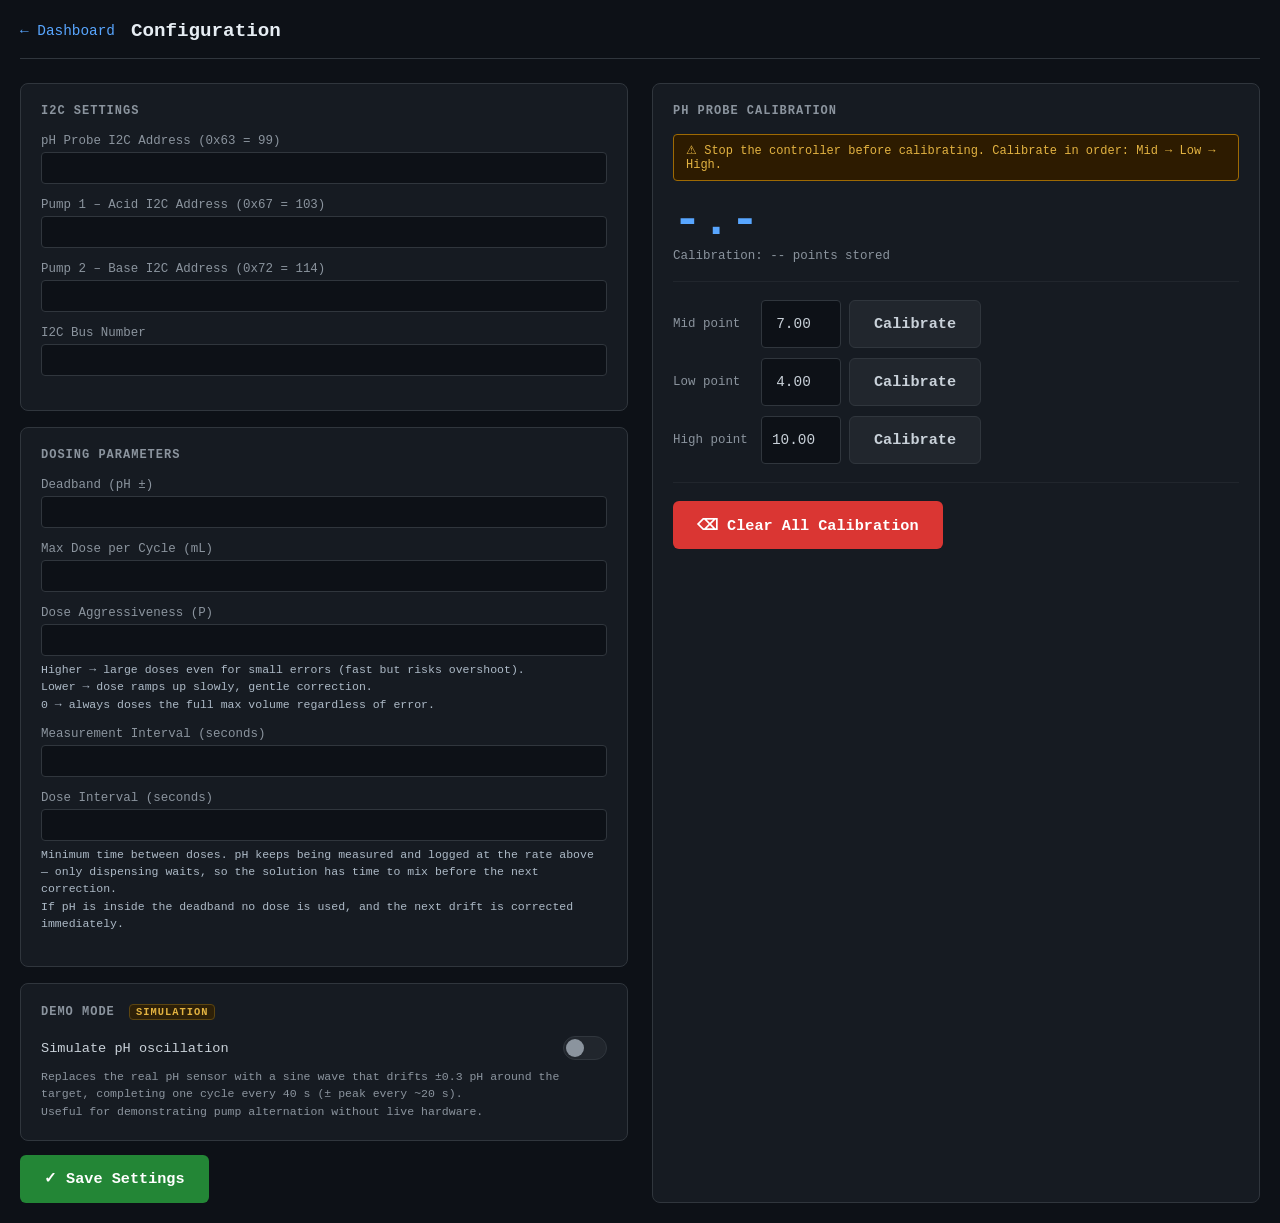
==== ph_controller/templates/config.html @ 917ae18c "Fresh Repo (copied code from Ahmed's GitHub)" ====
﻿<!DOCTYPE html>
<html lang="en">
<head>
  <meta charset="UTF-8">
  <meta name="viewport" content="width=device-width, initial-scale=1.0">
  <title>pH Controller &mdash; Config</title>
  <link rel="stylesheet" href="/static/css/simple-keyboard.css">
  <link rel="stylesheet" href="/static/css/numpad.css?v=4">
  <script src="/static/js/simple-keyboard.js"></script>
  <script src="/static/js/numpad.js?v=4"></script>
  <style>
    *, *::before, *::after { box-sizing: border-box; margin: 0; padding: 0; }
    body { font-family: "Courier New", monospace; background: #0d1117; color: #c9d1d9; min-height: 100vh; padding: 20px; }

    /* ── Top bar ── */
    .topbar { display: flex; align-items: center; gap: 16px; margin-bottom: 24px; padding-bottom: 16px; border-bottom: 1px solid #30363d; }
    .back-link { color: #58a6ff; text-decoration: none; font-size: 0.9rem; }
    .back-link:hover { text-decoration: underline; }
    h1 { font-size: 1.2rem; color: #e6edf3; }

    /* ── Two-column grid ── */
    .grid { display: grid; grid-template-columns: 1fr 1fr; gap: 24px; }
    @media (max-width: 700px) { .grid { grid-template-columns: 1fr; } }

    /* ── Cards ── */
    .card { background: #161b22; border: 1px solid #30363d; border-radius: 8px; padding: 20px; }
    .card h2 { font-size: 0.75rem; text-transform: uppercase; letter-spacing: 1px; color: #8b949e; margin-bottom: 16px; }

    /* ── Form fields ── */
    .field { margin-bottom: 14px; }
    .field label { display: block; font-size: 0.78rem; color: #8b949e; margin-bottom: 4px; }
    .field input { width: 100%; background: #0d1117; border: 1px solid #30363d; color: #c9d1d9; padding: 7px 10px; border-radius: 4px; font-family: "Courier New", monospace; font-size: 0.9rem; }
    .field input:focus { outline: none; border-color: #58a6ff; }

    .rule { border: none; border-top: 1px solid #21262d; margin: 18px 0; }

    /* ── Buttons ── */
    .btn { padding: 12px 24px; border: none; border-radius: 6px; cursor: pointer; font-family: "Courier New", monospace; font-size: 0.95rem; font-weight: 700; min-height: 48px; }
    .btn-primary { background: #238636; color: #fff; }
    .btn-primary:hover { filter: brightness(1.2); }
    .btn-danger  { background: #da3633; color: #fff; }
    .btn-danger:hover  { filter: brightness(1.2); }
    .btn-secondary { background: #21262d; border: 1px solid #30363d; color: #c9d1d9; }
    .btn-secondary:hover { background: #30363d; }

    /* ── Calibration card ── */
    .ph-reading { font-size: 3rem; font-weight: 700; color: #58a6ff; line-height: 1; margin-bottom: 4px; }
    .cal-meta { font-size: 0.78rem; color: #8b949e; margin-bottom: 16px; }
    .slope-box { background: #0d1117; border: 1px solid #21262d; border-radius: 4px; padding: 8px 12px; font-size: 0.78rem; color: #8b949e; margin-bottom: 16px; }
    .slope-box span { color: #c9d1d9; }

    .cal-row { display: flex; align-items: center; gap: 8px; margin-bottom: 10px; }
    .cal-row label { font-size: 0.78rem; color: #8b949e; flex: 0 0 80px; }
    .cal-row input { width: 80px; background: #0d1117; border: 1px solid #30363d; color: #c9d1d9; padding: 10px 8px; border-radius: 4px; font-family: "Courier New", monospace; font-size: 0.9rem; text-align: center; min-height: 48px; }

    .warning { background: #2d1b00; border: 1px solid #9e6a03; border-radius: 4px; padding: 8px 12px; font-size: 0.75rem; color: #e3b341; margin-bottom: 16px; }

    /* ── Toggle switch ── */
    .toggle-row { display: flex; align-items: center; justify-content: space-between; gap: 16px; cursor: pointer; }
    .toggle-row span { font-size: 0.85rem; color: #c9d1d9; }
    .toggle-input { display: none; }
    .toggle-track { position: relative; flex-shrink: 0; width: 44px; height: 24px; background: #21262d; border: 1px solid #30363d; border-radius: 12px; transition: background 0.2s, border-color 0.2s; }
    .toggle-thumb { position: absolute; top: 2px; left: 2px; width: 18px; height: 18px; background: #8b949e; border-radius: 50%; transition: transform 0.2s, background 0.2s; }
    .toggle-input:checked + .toggle-track { background: #238636; border-color: #238636; }
    .toggle-input:checked + .toggle-track > .toggle-thumb { transform: translateX(20px); background: #fff; }
    .field-hint { font-size: 0.72rem; color: #8b949e; margin-top: 8px; line-height: 1.5; }
    .demo-badge { display: inline-block; font-size: 0.65rem; font-weight: 700; letter-spacing: 1px; text-transform: uppercase; background: #2d2008; color: #e3b341; border: 1px solid #5c4510; border-radius: 4px; padding: 1px 6px; margin-left: 6px; vertical-align: middle; }

    /* ── Toast ── */
    .toast { position: fixed; bottom: 20px; right: 20px; background: #238636; color: #fff; padding: 10px 18px; border-radius: 6px; font-size: 0.85rem; opacity: 0; transition: opacity 0.3s; pointer-events: none; }
    .toast.show { opacity: 1; }
    .toast.error { background: #da3633; }
  </style>
</head>
<body>

<div class="topbar">
  <a href="/" class="back-link">&#8592; Dashboard</a>
  <h1>Configuration</h1>
</div>

<div class="grid">

  <!-- ── Left: settings ── -->
  <div>
    <div class="card">
      <h2>I2C Settings</h2>
      <div class="field"><label>pH Probe I2C Address (0x63 = 99)</label><input type="number" id="ph_addr"    min="1" max="127"></div>
      <div class="field"><label>Pump 1 – Acid I2C Address (0x67 = 103)</label><input type="number" id="pump1_addr" min="1" max="127"></div>
      <div class="field"><label>Pump 2 – Base I2C Address (0x72 = 114)</label><input type="number" id="pump2_addr" min="1" max="127"></div>
      <div class="field"><label>I2C Bus Number</label><input type="number" id="i2c_bus" min="0" max="9"></div>
    </div>

    <div class="card" style="margin-top:16px;">
      <h2>Dosing Parameters</h2>
      <!-- step must divide the range evenly from min, or values off the grid are
           rejected. step="0.05" from min="0.01" allowed 0.01/0.06/0.11 but NOT
           0.1 -- which is the shipped default. -->
      <div class="field"><label>Deadband (pH &plusmn;)</label><input type="number" id="deadband" step="0.01" min="0.01" max="2.0"></div>
      <div class="field"><label>Max Dose per Cycle (mL)</label><input type="number" id="dose_ml"     step="0.1"  min="0.5"  max="50"></div>
      <div class="field">
        <label>Dose Aggressiveness (P)</label>
        <input type="number" id="dose_p_gain" step="0.1" min="0" max="100">
        <div style="font-size:0.72rem;color:#adbac7;margin-top:5px;line-height:1.5">
          Higher &rarr; large doses even for small errors (fast but risks overshoot).<br>
          Lower &rarr; dose ramps up slowly, gentle correction.<br>
          0 &rarr; always doses the full max volume regardless of error.
        </div>
      </div>
      <!-- ponytail: JSON key stays "poll_sec" for compatibility; it has always
           been the measurement cadence, the label just now says so. -->
      <div class="field"><label>Measurement Interval (seconds)</label><input type="number" id="poll_sec" step="1"    min="1"    max="300"></div>
      <div class="field">
        <label>Dose Interval (seconds)</label>
        <input type="number" id="dose_interval_sec" step="1" min="1" max="3600">
        <div style="font-size:0.72rem;color:#adbac7;margin-top:5px;line-height:1.5">
          Minimum time between doses. pH keeps being measured and logged at the
          rate above &mdash; only dispensing waits, so the solution has time to
          mix before the next correction.<br>
          If pH is inside the deadband no dose is used, and the next drift is
          corrected immediately.
        </div>
      </div>
    </div>

    <div class="card" style="margin-top:16px;">
      <h2>Demo Mode <span class="demo-badge">simulation</span></h2>
      <label class="toggle-row" for="simulate_ph">
        <span>Simulate pH oscillation</span>
        <input type="checkbox" id="simulate_ph" class="toggle-input">
        <span class="toggle-track"><span class="toggle-thumb"></span></span>
      </label>
      <div class="field-hint">
        Replaces the real pH sensor with a sine wave that drifts &plusmn;0.3 pH around the
        target, completing one cycle every 40 s (&plusmn; peak every ~20 s).<br>
        Useful for demonstrating pump alternation without live hardware.
      </div>
    </div>

    <div style="margin-top:14px;">
      <button class="btn btn-primary" onclick="saveConfig()">&#10003; Save Settings</button>
    </div>
  </div>

  <!-- ── Right: calibration ── -->
  <div class="card">
    <h2>pH Probe Calibration</h2>

    <div class="warning">&#9888; Stop the controller before calibrating. Calibrate in order: Mid &rarr; Low &rarr; High.</div>

    <div class="ph-reading" id="cal-ph">-.-</div>
    <div class="cal-meta" id="cal-meta">Calibration: -- points stored</div>

    <div class="slope-box" id="slope-box" style="display:none;">
      Acid slope: <span id="sl-acid">--</span>% &nbsp;|&nbsp;
      Base slope: <span id="sl-base">--</span>% &nbsp;|&nbsp;
      Zero offset: <span id="sl-zero">--</span> mV
    </div>

    <hr class="rule">

    <div class="cal-row">
      <label>Mid point</label>
      <input type="number" id="val-mid" value="7.00" step="0.01">
      <button class="btn btn-secondary" onclick="calibrate('mid')">Calibrate</button>
    </div>
    <div class="cal-row">
      <label>Low point</label>
      <input type="number" id="val-low" value="4.00" step="0.01">
      <button class="btn btn-secondary" onclick="calibrate('low')">Calibrate</button>
    </div>
    <div class="cal-row">
      <label>High point</label>
      <input type="number" id="val-high" value="10.00" step="0.01">
      <button class="btn btn-secondary" onclick="calibrate('high')">Calibrate</button>
    </div>

    <hr class="rule">
    <button class="btn btn-danger" onclick="clearCal()">&#9003; Clear All Calibration</button>
  </div>

</div>

<div class="toast" id="toast"></div>

<script>
// ── Load config into form ────────────────────────────────────────
async function loadConfig() {
  try {
    const r = await fetch("/api/config");
    const d = await r.json();
    ["ph_addr","pump1_addr","pump2_addr","i2c_bus","deadband","dose_ml","dose_p_gain","poll_sec","dose_interval_sec"]
      .forEach(k => { const el = document.getElementById(k); if (el) el.value = d[k]; });
    const simEl = document.getElementById("simulate_ph");
    if (simEl) simEl.checked = !!d.simulate_ph;
  } catch(e) { console.error("loadConfig:", e); }
}

async function saveConfig() {
  const keys  = ["ph_addr","pump1_addr","pump2_addr","i2c_bus","deadband","dose_ml","dose_p_gain","poll_sec","dose_interval_sec"];
  const intKs = new Set(["ph_addr","pump1_addr","pump2_addr","i2c_bus"]);
  // Flush a still-open numpad so its value is part of this save.
  if (window.commitNumpad) window.commitNumpad();

  const data  = {};
  for (const k of keys) {
    const el = document.getElementById(k);
    if (!el) continue;
    // Reject out-of-range / non-numeric here, using the min/max/step already
    // declared on the markup, so bad values never reach the controller or I2C.
    if (!el.checkValidity()) {
      el.reportValidity();
      toast(k + ": " + el.validationMessage, true);
      return;
    }
    const num = intKs.has(k) ? parseInt(el.value, 10) : parseFloat(el.value);
    if (isNaN(num)) { toast(k + ": not a number", true); el.focus(); return; }
    data[k] = num;
  }
  const simEl = document.getElementById("simulate_ph");
  if (simEl) data.simulate_ph = simEl.checked;
  try {
    const r = await fetch("/api/config", { method: "POST", headers: {"Content-Type":"application/json"}, body: JSON.stringify(data) });
    const d = await r.json();
    if (d.error) throw new Error(d.error);
    toast("Settings saved", false);
  } catch(e) { toast(e.message, true); }
}

// ── Live pH -- uses /api/status so no extra I2C read ────────────
// The controller background thread is always reading pH; we just
// display what it already has.  This never touches the I2C bus.
async function fetchPH() {
  try {
    const r = await fetch("/api/status");
    const d = await r.json();
    document.getElementById("cal-ph").textContent =
      d.current_ph != null ? Number(d.current_ph).toFixed(3) : "-.-";
  } catch(e) { console.error("fetchPH:", e); }
}

// ── Calibration info -- only called on load + after a cal action ─
// Reads calibration points and slope from the probe (one I2C op,
// held off from the background thread by the lock in sensors.py).
async function fetchCalInfo() {
  try {
    const r = await fetch("/api/calibrate/reading");
    const d = await r.json();
    const pts = d.points;
    document.getElementById("cal-meta").textContent =
      pts != null ? `Calibration: ${pts} point${pts !== 1 ? "s" : ""} stored` : "Calibration: unknown";
    const sb = document.getElementById("slope-box");
    if (d.slope) {
      document.getElementById("sl-acid").textContent = d.slope.acid_pct.toFixed(1);
      document.getElementById("sl-base").textContent = d.slope.base_pct.toFixed(1);
      document.getElementById("sl-zero").textContent = d.slope.zero_mv.toFixed(2);
      sb.style.display = "block";
    } else {
      sb.style.display = "none";
    }
  } catch(e) { console.error("fetchCalInfo:", e); }
}

async function calibrate(point) {
  const valEl = document.getElementById("val-" + point);
  const value  = parseFloat(valEl.value);
  try {
    const r = await fetch(`/api/calibrate/${point}`, {
      method: "POST", headers: {"Content-Type":"application/json"},
      body: JSON.stringify({ value })
    });
    const d = await r.json();
    if (d.error) throw new Error(d.error);
    toast(`Cal,${point},${value} OK`, false);
    await fetchCalInfo();   // refresh points/slope after calibrating
  } catch(e) { toast(e.message, true); }
}

async function clearCal() {
  if (!confirm("Clear all calibration data?")) return;
  try {
    const r = await fetch("/api/calibrate/clear", { method: "POST" });
    const d = await r.json();
    if (d.error) throw new Error(d.error);
    toast("Calibration cleared", false);
    await fetchCalInfo();   // refresh after clearing
  } catch(e) { toast(e.message, true); }
}

// ── Toast ────────────────────────────────────────────────────────
function toast(msg, isError) {
  const el = document.getElementById("toast");
  el.textContent = msg;
  el.className = "toast show" + (isError ? " error" : "");
  clearTimeout(el._t);
  el._t = setTimeout(() => el.classList.remove("show"), 2500);
}

// ── Init ─────────────────────────────────────────────────────────
document.addEventListener("DOMContentLoaded", () => {
  loadConfig();
  fetchCalInfo();                      // load calibration state once on open
  fetchPH();
  setInterval(fetchPH, 2000);         // live pH every 2 s -- no I2C conflict

  // One call covers every numeric field on the page (settings + calibration),
  // so no field is left untypable on the touchscreen kiosk.
  attachNumpad('input[type="number"]');
});
</script>
</body>
</html>
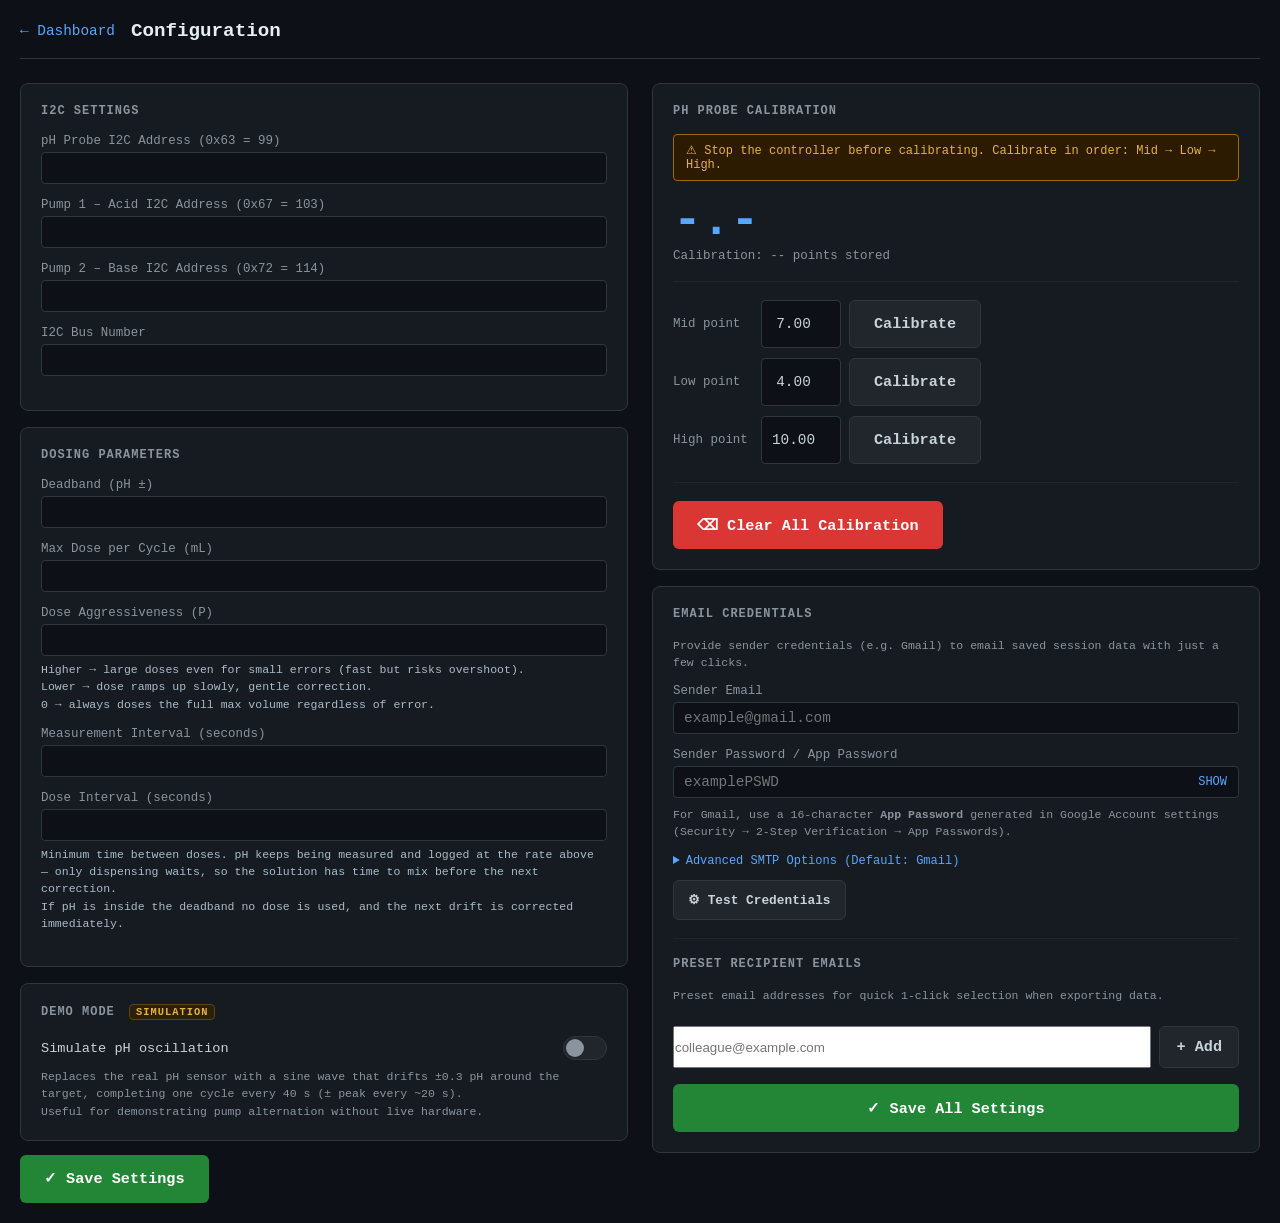
==== commit da4b3a50: "email feature needs testing" ====
--- a/ph_controller/templates/config.html
+++ b/ph_controller/templates/config.html
@@ -1,4 +1,4 @@
-﻿<!DOCTYPE html>
+<!DOCTYPE html>
 <html lang="en">
 <head>
   <meta charset="UTF-8">
@@ -67,9 +67,29 @@
     .demo-badge { display: inline-block; font-size: 0.65rem; font-weight: 700; letter-spacing: 1px; text-transform: uppercase; background: #2d2008; color: #e3b341; border: 1px solid #5c4510; border-radius: 4px; padding: 1px 6px; margin-left: 6px; vertical-align: middle; }
 
     /* ── Toast ── */
-    .toast { position: fixed; bottom: 20px; right: 20px; background: #238636; color: #fff; padding: 10px 18px; border-radius: 6px; font-size: 0.85rem; opacity: 0; transition: opacity 0.3s; pointer-events: none; }
+    .toast { position: fixed; bottom: 20px; right: 20px; background: #238636; color: #fff; padding: 10px 18px; border-radius: 6px; font-size: 0.85rem; opacity: 0; transition: opacity 0.3s; pointer-events: none; z-index: 1000; }
     .toast.show { opacity: 1; }
     .toast.error { background: #da3633; }
+
+    /* ── Preset emails ── */
+    .preset-email-row { display: flex; align-items: center; justify-content: space-between; background: #0d1117; border: 1px solid #30363d; border-radius: 4px; padding: 7px 10px; font-size: 0.85rem; }
+    .preset-email-text { color: #c9d1d9; word-break: break-all; }
+    .btn-del-email { background: transparent; border: 1px solid #da3633; color: #f85149; border-radius: 4px; width: 28px; height: 28px; display: flex; align-items: center; justify-content: center; cursor: pointer; font-size: 1.2rem; line-height: 1; transition: background 0.15s, color 0.15s; }
+    .btn-del-email:hover { background: #da3633; color: #fff; }
+
+    /* ── On-screen keyboard ── */
+    #kb-wrap {
+      display: none; position: fixed; bottom: 0; left: 0; right: 0; z-index: 600;
+      background: #161b22; border-top: 1px solid #30363d;
+      padding: 10px 12px 16px; box-shadow: 0 -6px 30px rgba(0,0,0,0.6);
+    }
+    #kb-wrap.show { display: block; }
+    .simple-keyboard.hg-theme-default { background: transparent; padding: 0; border: none; }
+    .hg-button { background: #21262d !important; border-bottom: 3px solid #30363d !important; color: #e6edf3 !important; border-radius: 6px !important; box-shadow: none !important; height: 46px !important; font-family: "Courier New",monospace !important; font-size: 1rem !important; }
+    .hg-button:active { background: #58a6ff !important; color: #fff !important; }
+    .hg-button[data-skbtn="{bksp}"]  { background: #2d1b00 !important; color: #e3b341 !important; border-bottom-color: #5c3a00 !important; }
+    .hg-button[data-skbtn="{shift}"] { background: #30363d !important; }
+    .hg-button[data-skbtn="{space}"] { flex-grow: 3 !important; }
   </style>
 </head>
 <body>
@@ -142,57 +162,298 @@
     </div>
   </div>
 
-  <!-- ── Right: calibration ── -->
-  <div class="card">
-    <h2>pH Probe Calibration</h2>
-
-    <div class="warning">&#9888; Stop the controller before calibrating. Calibrate in order: Mid &rarr; Low &rarr; High.</div>
-
-    <div class="ph-reading" id="cal-ph">-.-</div>
-    <div class="cal-meta" id="cal-meta">Calibration: -- points stored</div>
-
-    <div class="slope-box" id="slope-box" style="display:none;">
-      Acid slope: <span id="sl-acid">--</span>% &nbsp;|&nbsp;
-      Base slope: <span id="sl-base">--</span>% &nbsp;|&nbsp;
-      Zero offset: <span id="sl-zero">--</span> mV
-    </div>
-
-    <hr class="rule">
-
-    <div class="cal-row">
-      <label>Mid point</label>
-      <input type="number" id="val-mid" value="7.00" step="0.01">
-      <button class="btn btn-secondary" onclick="calibrate('mid')">Calibrate</button>
-    </div>
-    <div class="cal-row">
-      <label>Low point</label>
-      <input type="number" id="val-low" value="4.00" step="0.01">
-      <button class="btn btn-secondary" onclick="calibrate('low')">Calibrate</button>
-    </div>
-    <div class="cal-row">
-      <label>High point</label>
-      <input type="number" id="val-high" value="10.00" step="0.01">
-      <button class="btn btn-secondary" onclick="calibrate('high')">Calibrate</button>
-    </div>
-
-    <hr class="rule">
-    <button class="btn btn-danger" onclick="clearCal()">&#9003; Clear All Calibration</button>
+  <!-- ── Right: calibration & email ── -->
+  <div>
+    <div class="card">
+      <h2>pH Probe Calibration</h2>
+
+      <div class="warning">&#9888; Stop the controller before calibrating. Calibrate in order: Mid &rarr; Low &rarr; High.</div>
+
+      <div class="ph-reading" id="cal-ph">-.-</div>
+      <div class="cal-meta" id="cal-meta">Calibration: -- points stored</div>
+
+      <div class="slope-box" id="slope-box" style="display:none;">
+        Acid slope: <span id="sl-acid">--</span>% &nbsp;|&nbsp;
+        Base slope: <span id="sl-base">--</span>% &nbsp;|&nbsp;
+        Zero offset: <span id="sl-zero">--</span> mV
+      </div>
+
+      <hr class="rule">
+
+      <div class="cal-row">
+        <label>Mid point</label>
+        <input type="number" id="val-mid" value="7.00" step="0.01">
+        <button class="btn btn-secondary" onclick="calibrate('mid')">Calibrate</button>
+      </div>
+      <div class="cal-row">
+        <label>Low point</label>
+        <input type="number" id="val-low" value="4.00" step="0.01">
+        <button class="btn btn-secondary" onclick="calibrate('low')">Calibrate</button>
+      </div>
+      <div class="cal-row">
+        <label>High point</label>
+        <input type="number" id="val-high" value="10.00" step="0.01">
+        <button class="btn btn-secondary" onclick="calibrate('high')">Calibrate</button>
+      </div>
+
+      <hr class="rule">
+      <button class="btn btn-danger" onclick="clearCal()">&#9003; Clear All Calibration</button>
+    </div>
+
+    <!-- ── Email Configuration Card ── -->
+    <div class="card" style="margin-top:16px;">
+      <h2>Email Credentials</h2>
+      <div class="field-hint" style="margin-top:0;margin-bottom:12px;">
+        Provide sender credentials (e.g. Gmail) to email saved session data with just a few clicks.
+      </div>
+
+      <div class="field">
+        <label>Sender Email</label>
+        <input type="email" id="email_user" placeholder="example@gmail.com" autocomplete="email">
+      </div>
+
+      <div class="field">
+        <label>Sender Password / App Password</label>
+        <div style="position:relative; display:flex; align-items:center;">
+          <input type="password" id="email_password" placeholder="examplePSWD" autocomplete="current-password" style="padding-right:55px;">
+          <button type="button" id="btn-toggle-pw" onclick="togglePasswordVisibility()" style="position:absolute; right:8px; background:transparent; border:none; color:#58a6ff; font-family:inherit; font-size:0.75rem; cursor:pointer; padding:4px;">SHOW</button>
+        </div>
+        <div class="field-hint">
+          For Gmail, use a 16-character <strong>App Password</strong> generated in Google Account settings (Security &rarr; 2-Step Verification &rarr; App Passwords).
+        </div>
+      </div>
+
+      <details style="margin:12px 0; font-size:0.75rem; color:#8b949e;">
+        <summary style="cursor:pointer; color:#58a6ff; user-select:none;">Advanced SMTP Options (Default: Gmail)</summary>
+        <div style="margin-top:8px; padding:10px; background:#0d1117; border:1px solid #21262d; border-radius:4px;">
+          <div class="field" style="margin-bottom:8px;">
+            <label>SMTP Host</label>
+            <input type="text" id="smtp_server" value="smtp.gmail.com" placeholder="smtp.gmail.com">
+          </div>
+          <div class="field" style="margin-bottom:0;">
+            <label>SMTP Port</label>
+            <input type="number" id="smtp_port" value="587" min="1" max="65535">
+          </div>
+        </div>
+      </details>
+
+      <div style="display:flex; gap:10px; margin-bottom:18px;">
+        <button type="button" class="btn btn-secondary" onclick="testEmailConnection()" style="font-size:0.8rem; padding:8px 14px; min-height:40px;">&#9881; Test Credentials</button>
+      </div>
+
+      <hr class="rule">
+
+      <h2>Preset Recipient Emails</h2>
+      <div class="field-hint" style="margin-top:0;margin-bottom:10px;">
+        Preset email addresses for quick 1-click selection when exporting data.
+      </div>
+
+      <div id="preset-emails-list" style="display:flex; flex-direction:column; gap:6px; margin-bottom:12px; max-height:160px; overflow-y:auto;">
+        <!-- Populated dynamically -->
+      </div>
+
+      <div style="display:flex; gap:8px;">
+        <input type="email" id="new-preset-email" placeholder="colleague@example.com" style="flex:1;" onkeydown="if(event.key==='Enter'){event.preventDefault();addPresetEmail();}">
+        <button type="button" class="btn btn-secondary" onclick="addPresetEmail()" style="min-height:42px; padding:6px 16px; white-space:nowrap;">+ Add</button>
+      </div>
+
+      <div style="margin-top:16px;">
+        <button class="btn btn-primary" onclick="saveConfig()" style="width:100%;">&#10003; Save All Settings</button>
+      </div>
+    </div>
   </div>
 
 </div>
 
 <div class="toast" id="toast"></div>
 
+<!-- ── On-screen keyboard ── -->
+<div id="kb-wrap"><div class="simple-keyboard"></div></div>
+
 <script>
+let presetEmails = [];
+let keyboard = null;
+let kbTarget = null;
+
+// ── On-screen keyboard ───────────────────────────────────────────
+function initKeyboard() {
+  try {
+    const KB = typeof SimpleKeyboard === "function" ? SimpleKeyboard : SimpleKeyboard.default;
+    if (!KB) return;
+    keyboard = new KB({
+      onChange: (val) => { if (kbTarget) kbTarget.value = val; },
+      onKeyPress: (btn) => {
+        if (btn === "{shift}" || btn === "{lock}") {
+          const cur = keyboard.options.layoutName || "default";
+          keyboard.setOptions({ layoutName: cur === "default" ? "shift" : "default" });
+        }
+      },
+      layout: {
+        default: [
+          "1 2 3 4 5 6 7 8 9 0 {bksp}",
+          "q w e r t y u i o p",
+          "a s d f g h j k l",
+          "{shift} z x c v b n m @ . _ -",
+          "{space}"
+        ],
+        shift: [
+          "! # $ % & * ( ) + = {bksp}",
+          "Q W E R T Y U I O P",
+          "A S D F G H J K L",
+          "{shift} Z X C V B N M @ . _ -",
+          "{space}"
+        ]
+      },
+      display: { "{bksp}": "⌫", "{shift}": "⇧", "{space}": "Space" },
+      theme: "hg-theme-default",
+      preventMouseDownDefault: true
+    });
+
+    document.querySelectorAll('input[type="text"], input[type="email"], input[type="password"]').forEach(el => {
+      el.addEventListener("focus", () => showKb(el));
+    });
+  } catch(e) { console.error("initKeyboard error:", e); }
+}
+
+function showKb(inputEl) {
+  if (!keyboard) return;
+  kbTarget = inputEl;
+  keyboard.setInput(inputEl.value || "");
+  keyboard.setOptions({ layoutName: "default" });
+  document.getElementById("kb-wrap").classList.add("show");
+}
+
+function hideKb() {
+  if (!keyboard) return;
+  document.getElementById("kb-wrap").classList.remove("show");
+  kbTarget = null;
+}
+
+document.addEventListener("click", (e) => {
+  if (!e.target.closest("#kb-wrap") &&
+      !e.target.matches('input[type="text"], input[type="email"], input[type="password"]') &&
+      !e.target.closest(".btn-del-email") &&
+      !e.target.closest("#btn-toggle-pw")) {
+    hideKb();
+  }
+});
+
+// ── Password Visibility ──────────────────────────────────────────
+function togglePasswordVisibility() {
+  const pwEl = document.getElementById("email_password");
+  const btn = document.getElementById("btn-toggle-pw");
+  if (!pwEl) return;
+  if (pwEl.type === "password") {
+    pwEl.type = "text";
+    btn.textContent = "HIDE";
+  } else {
+    pwEl.type = "password";
+    btn.textContent = "SHOW";
+  }
+}
+
+// ── Preset Emails List ───────────────────────────────────────────
+function renderPresetEmails() {
+  const listEl = document.getElementById("preset-emails-list");
+  if (!listEl) return;
+  if (!presetEmails || presetEmails.length === 0) {
+    listEl.innerHTML = '<div style="color:#8b949e;font-size:0.78rem;padding:6px 2px;">No preset recipient emails added yet.</div>';
+    return;
+  }
+  listEl.innerHTML = presetEmails.map((email, idx) => `
+    <div class="preset-email-row">
+      <span class="preset-email-text">${escapeHtml(email)}</span>
+      <button type="button" class="btn-del-email" onclick="deletePresetEmail(${idx})" title="Delete email">&times;</button>
+    </div>
+  `).join("");
+}
+
+function escapeHtml(str) {
+  return String(str).replace(/&/g, '&amp;').replace(/</g, '&lt;').replace(/>/g, '&gt;').replace(/"/g, '&quot;');
+}
+
+function addPresetEmail() {
+  const input = document.getElementById("new-preset-email");
+  const val = (input.value || "").trim();
+  if (!val) return;
+  if (!val.includes("@") || !val.includes(".")) {
+    toast("Please enter a valid email address", true);
+    input.focus();
+    return;
+  }
+  if (presetEmails.some(e => e.toLowerCase() === val.toLowerCase())) {
+    toast("Email already in preset list", true);
+    return;
+  }
+  presetEmails.push(val);
+  input.value = "";
+  renderPresetEmails();
+  toast("Added to preset list (remember to Save)", false);
+}
+
+function deletePresetEmail(idx) {
+  presetEmails.splice(idx, 1);
+  renderPresetEmails();
+}
+
+async function testEmailConnection() {
+  const email_user = (document.getElementById("email_user").value || "").trim();
+  const email_password = document.getElementById("email_password").value;
+  const smtp_server = (document.getElementById("smtp_server").value || "").trim() || "smtp.gmail.com";
+  const smtp_port = parseInt(document.getElementById("smtp_port").value, 10) || 587;
+
+  if (!email_user) {
+    toast("Please enter a sender email address first", true);
+    document.getElementById("email_user").focus();
+    return;
+  }
+  if (!email_password) {
+    toast("Please enter a sender password first", true);
+    document.getElementById("email_password").focus();
+    return;
+  }
+
+  toast("Testing email credentials...", false);
+  try {
+    const r = await fetch("/api/config/test-email", {
+      method: "POST",
+      headers: { "Content-Type": "application/json" },
+      body: JSON.stringify({ email_user, email_password, smtp_server, smtp_port })
+    });
+    const d = await r.json();
+    if (!r.ok || !d.ok) {
+      throw new Error(d.error || "Connection test failed");
+    }
+    toast("Credentials verified! " + d.message, false);
+  } catch(e) {
+    toast("Test failed: " + e.message, true);
+  }
+}
+
 // ── Load config into form ────────────────────────────────────────
 async function loadConfig() {
   try {
     const r = await fetch("/api/config");
     const d = await r.json();
     ["ph_addr","pump1_addr","pump2_addr","i2c_bus","deadband","dose_ml","dose_p_gain","poll_sec","dose_interval_sec"]
-      .forEach(k => { const el = document.getElementById(k); if (el) el.value = d[k]; });
+      .forEach(k => { const el = document.getElementById(k); if (el && d[k] !== undefined) el.value = d[k]; });
     const simEl = document.getElementById("simulate_ph");
     if (simEl) simEl.checked = !!d.simulate_ph;
+
+    const userEl = document.getElementById("email_user");
+    if (userEl && d.email_user !== undefined) userEl.value = d.email_user;
+
+    const pwEl = document.getElementById("email_password");
+    if (pwEl && d.email_password !== undefined) pwEl.value = d.email_password;
+
+    const srvEl = document.getElementById("smtp_server");
+    if (srvEl && d.smtp_server !== undefined) srvEl.value = d.smtp_server;
+
+    const portEl = document.getElementById("smtp_port");
+    if (portEl && d.smtp_port !== undefined) portEl.value = d.smtp_port;
+
+    presetEmails = Array.isArray(d.preset_emails) ? [...d.preset_emails] : [];
+    renderPresetEmails();
   } catch(e) { console.error("loadConfig:", e); }
 }
 
@@ -206,8 +467,6 @@
   for (const k of keys) {
     const el = document.getElementById(k);
     if (!el) continue;
-    // Reject out-of-range / non-numeric here, using the min/max/step already
-    // declared on the markup, so bad values never reach the controller or I2C.
     if (!el.checkValidity()) {
       el.reportValidity();
       toast(k + ": " + el.validationMessage, true);
@@ -219,6 +478,21 @@
   }
   const simEl = document.getElementById("simulate_ph");
   if (simEl) data.simulate_ph = simEl.checked;
+
+  const userEl = document.getElementById("email_user");
+  if (userEl) data.email_user = userEl.value.trim();
+
+  const pwEl = document.getElementById("email_password");
+  if (pwEl) data.email_password = pwEl.value;
+
+  const srvEl = document.getElementById("smtp_server");
+  if (srvEl) data.smtp_server = srvEl.value.trim() || "smtp.gmail.com";
+
+  const portEl = document.getElementById("smtp_port");
+  if (portEl) data.smtp_port = parseInt(portEl.value, 10) || 587;
+
+  data.preset_emails = presetEmails;
+
   try {
     const r = await fetch("/api/config", { method: "POST", headers: {"Content-Type":"application/json"}, body: JSON.stringify(data) });
     const d = await r.json();
@@ -306,8 +580,9 @@
   // One call covers every numeric field on the page (settings + calibration),
   // so no field is left untypable on the touchscreen kiosk.
   attachNumpad('input[type="number"]');
+  initKeyboard();
 });
 </script>
 </body>
-</html>
-
+</html>
+
